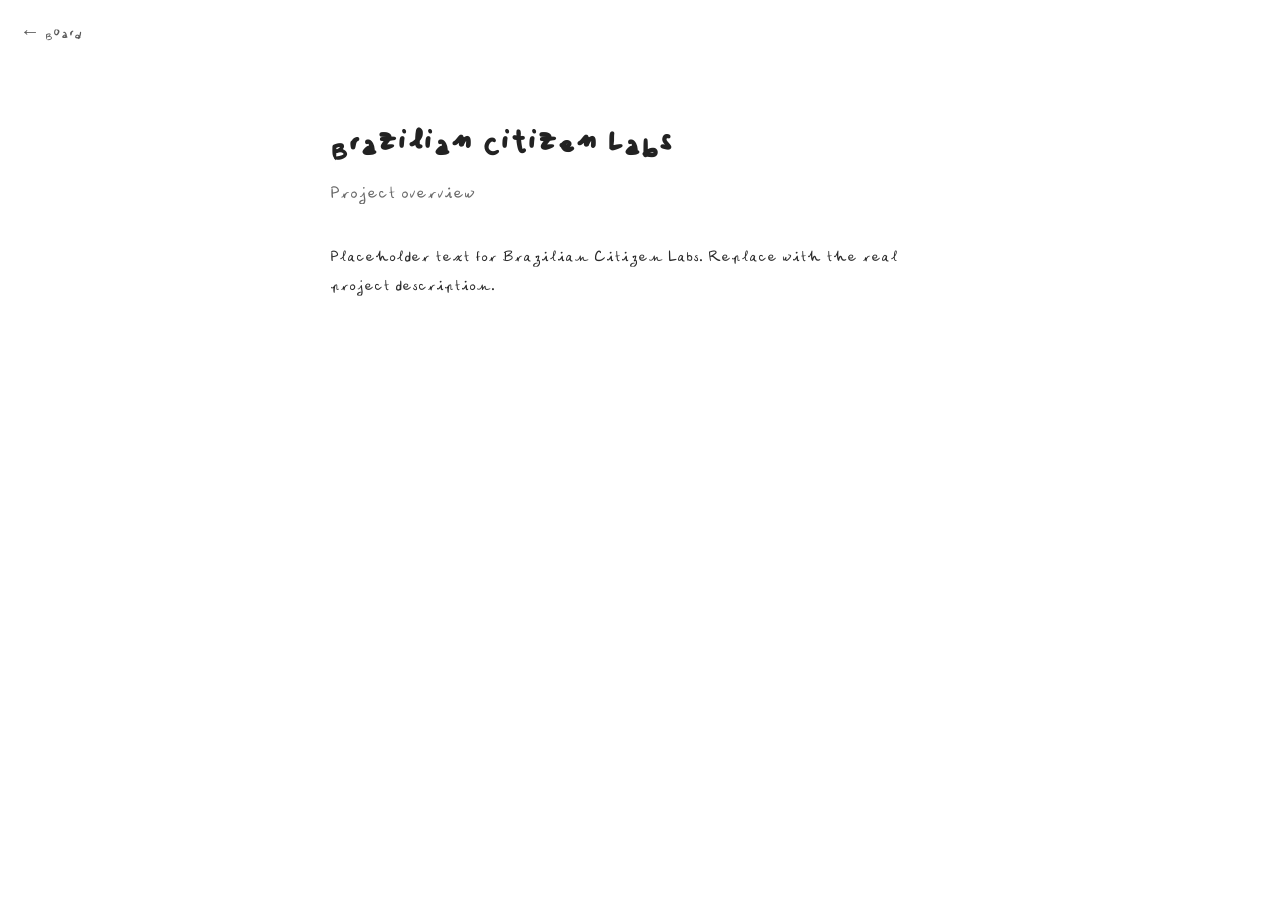
==== brazilian-citizen-labs.html @ e5b6a4fd "Add files via upload" ====
<!DOCTYPE html>
<html lang="en">
<head>
<meta charset="UTF-8">
<meta name="viewport" content="width=device-width, initial-scale=1.0">
<title>Brazilian Citizen Labs</title>
<link rel="stylesheet" href="style.css">
<style>
  body { --notebook-bg: url('images/notebook-spiral-right.png'); }
</style>
</head>
<body>
  <a class="back-link" href="../index.html">&larr; Board</a>
  <div class="page">
    <h1 class="project-title">Brazilian Citizen Labs</h1>
    <p class="project-subtitle">Project overview</p>
    <div class="project-body">
      <p>Placeholder text for Brazilian Citizen Labs. Replace with the real project description.</p>
    </div>
    <div class="project-links">
      <!-- <a href="#">Further reading link</a> -->
    </div>
  </div>
</body>
</html>
---- style.css ----
@font-face {
  font-family: 'BoldMoldHandwriting';
  src: url('../fonts/BoldMoldHandwriting-Regular.ttf') format('truetype');
  font-weight: normal;
  font-style: normal;
}
@font-face {
  font-family: 'Handwriting2';
  src: url('../fonts/Handwriting2-Regular.ttf') format('truetype');
  font-weight: normal;
  font-style: normal;
}

html, body {
  margin: 0;
  padding: 0;
  min-height: 100%;
}

body {
  background-image: var(--notebook-bg, url('images/notebook-spiral-right.png'));
  background-size: cover;
  background-position: center;
  background-repeat: no-repeat;
  background-attachment: fixed;
  font-family: 'Handwriting2', sans-serif;
  color: #2a2a2a;
}

.page {
  max-width: 700px;
  margin: 0 auto;
  padding: 90px 40px 60px;
  min-height: 100vh;
  box-sizing: border-box;
}

.back-link {
  position: fixed;
  top: 20px;
  left: 20px;
  font-family: 'BoldMoldHandwriting', sans-serif;
  font-size: 20px;
  color: rgba(34, 34, 34, 0.75);
  text-decoration: none;
  z-index: 10;
}
.back-link:hover { text-decoration: underline; }

.project-title {
  font-family: 'BoldMoldHandwriting', sans-serif;
  font-size: 44px;
  margin-bottom: 8px;
  color: #222;
}

.project-subtitle {
  font-size: 20px;
  opacity: 0.7;
  margin-bottom: 40px;
}

.project-body {
  font-size: 18px;
  line-height: 1.6;
}

.project-links {
  margin-top: 40px;
  display: flex;
  flex-direction: column;
  gap: 10px;
}
.project-links a {
  color: #2a2a2a;
  font-size: 17px;
}
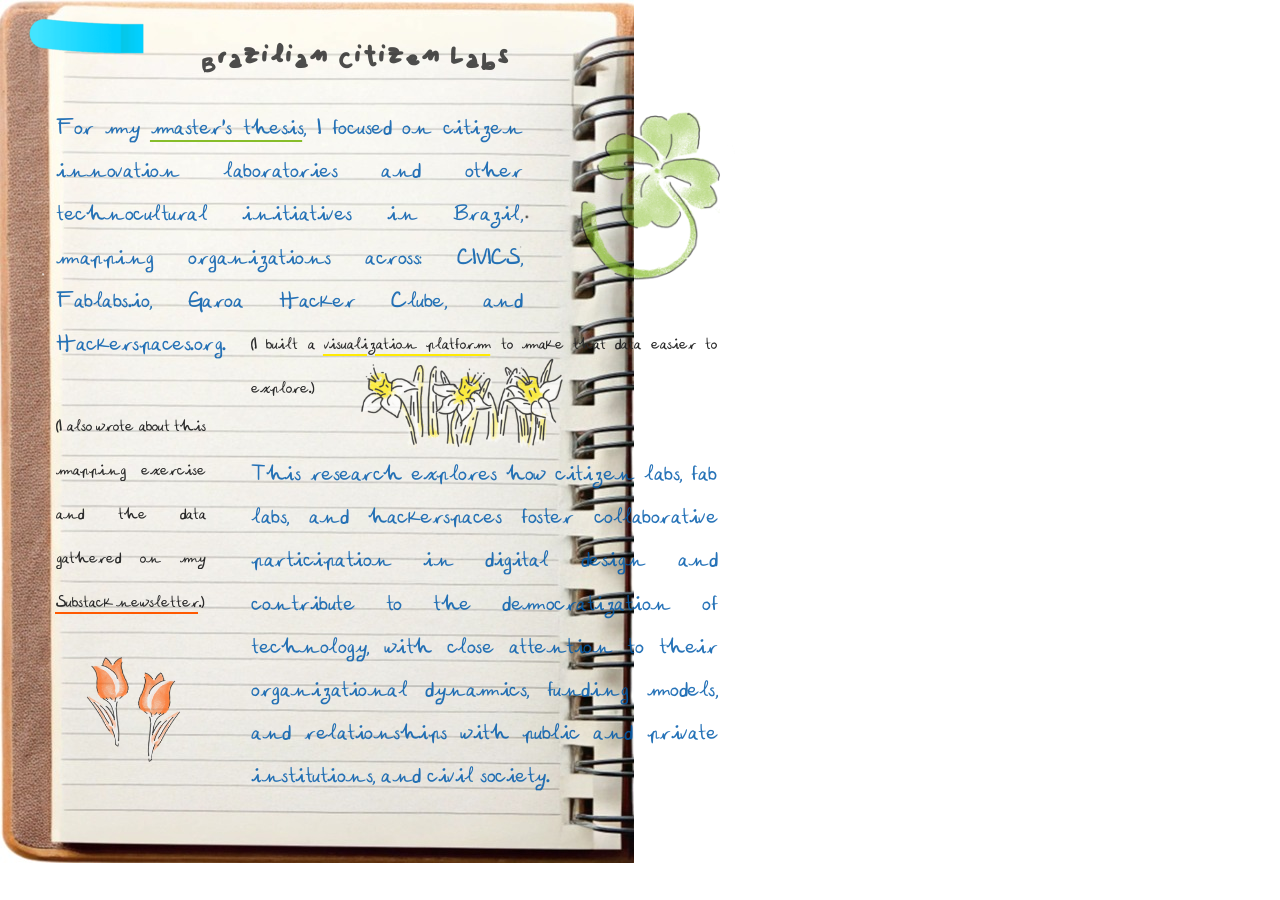
==== commit f0385c08: "Add files via upload" ====
--- a/brazilian-citizen-labs.html
+++ b/brazilian-citizen-labs.html
@@ -1,25 +1,219 @@
 <!DOCTYPE html>
 <html lang="en">
 <head>
-<meta charset="UTF-8">
-<meta name="viewport" content="width=device-width, initial-scale=1.0">
-<title>Brazilian Citizen Labs</title>
-<link rel="stylesheet" href="style.css">
-<style>
-  body { --notebook-bg: url('images/notebook-spiral-right.png'); }
-</style>
+  <meta charset="UTF-8">
+  <meta name="viewport" content="width=device-width, initial-scale=1.0">
+  <title>Brazilian Citizen Labs</title>
+  <link rel="stylesheet" href="style.css">
+  <style>
+    .page {
+      position: relative;
+      min-height: 850px;
+    }
+    .back-flag {
+      height: 139.48px; /* was 22vw, converted to px on 634 design width */
+      overflow: hidden;
+    }
+    .back-flag img {
+      width: 100%; /* was 100vw */
+      height: auto;
+    }
+    .back-flag a {
+      position: absolute;
+      left: 29.48px;   /* was 4.65vw */
+      top: 18.73px;    /* was 2.954vw */
+      width: 113.99px; /* was 17.98vw */
+      height: 34.51px; /* was 5.444vw */
+    }
+    #titleEl {
+      position: absolute;
+      left: 200px;
+      top: 34.5px;
+      width: 365.765625px;
+      font-size: 40px;
+      margin: 0;
+      opacity: 0.8;
+    }
+    #bubble1 {
+      position: absolute;
+      left: 55px;
+      top: 108px;
+      width: 466px;
+      text-align: justify;
+      font-size: 27px;
+      letter-spacing: -2.5px;
+      color: rgba(0, 91, 172, 0.85);
+    }
+    #bubble2 {
+      position: absolute;
+      left: 250px;
+      top: 454px;
+      width: 466px;
+      text-align: justify;
+      font-size: 27px;
+      letter-spacing: -2.5px;
+      word-spacing: 2px;
+      color: rgba(0, 91, 172, 0.85);
+    }
+    #bubble3 {
+      position: absolute;
+      left: 55px;
+      top: 406px;
+      width: 150px;
+      text-align: justify;
+      font-size: 20px;
+      letter-spacing: -2px;
+      line-height: 2.2;
+    }
+    #bubble4 {
+      position: absolute;
+      left: 250px;
+      top: 324px;
+      width: 466px;
+      text-align: justify;
+      font-size: 20px;
+      word-spacing: 2px;
+      letter-spacing: -2px;
+      line-height: 2.2;
+    }
+    .link-button {
+      position: absolute;
+      display: block;
+      cursor: pointer;
+      overflow: hidden;
+    }
+    .link-button img {
+      position: absolute;
+      display: block;
+      max-width: none;
+    }
+
+#linkSubstack {
+  left: 67px;
+  top: 647px;
+  width: 132px;
+  height: 118px;
+  overflow: hidden;
+}
+#linkSubstack img {
+  position: absolute;
+  max-width: none;
+  width: 1355px;
+  height: auto;
+  left: -330px;
+  top: -480px;
+  opacity: 75%;
+}
+
+#linkThesis {
+  left: 518px;
+  top: 110px;
+  width: 220px;
+  height: 171px;
+}
+#linkThesis img {
+  width: 1157px;
+  height: auto;
+  left: -757px;
+  top: -151px;
+  opacity: 75%;
+}
+
+#linkPlatform {
+  position: absolute;
+  left: 40px;
+  top: 200px;
+  width: 524px;
+  height: 254px;
+  overflow: hidden;
+  pointer-events: none;
+}
+#linkPlatform img {
+  position: absolute;
+  display: block;
+  max-width: none;
+  width: 873px;
+  height: auto;
+  left: -122px;
+  top: -123px;
+  opacity: 75%;
+}
+#linkPlatform .platform-hit {
+  position: absolute;
+  display: block;
+  cursor: pointer;
+  pointer-events: auto;
+  left: 320.4px;
+  top: 157.6px;
+  width: 202.4px;
+  height: 92.6px;
+}
+
+    .hl-thesis {
+      text-decoration: underline;
+      text-decoration-color: rgb(135, 189, 42);
+      text-decoration-thickness: 2px;
+      text-underline-offset: 3px;
+    }
+    .hl-substack {
+      text-decoration: underline;
+      text-decoration-color: rgb(255, 89, 0);
+      text-decoration-thickness: 2px;
+      text-underline-offset: 3px;
+    }
+    .hl-platform {
+      text-decoration: underline;
+      text-decoration-color: rgb(255, 234, 4);
+      text-decoration-thickness: 2px;
+      text-underline-offset: 3px;
+    }
+  </style>
 </head>
 <body>
-  <a class="back-link" href="../index.html">&larr; Board</a>
-  <div class="page">
-    <h1 class="project-title">Brazilian Citizen Labs</h1>
-    <p class="project-subtitle">Project overview</p>
-    <div class="project-body">
-      <p>Placeholder text for Brazilian Citizen Labs. Replace with the real project description.</p>
+
+  <div class="canvas" id="canvasRoot" data-width="634" data-height="863" data-fit="width">
+    <div class="back-flag">
+      <img src="../images/flag-brazilian-citizen-labs.png" alt="">
+      <a href="../index.html#quad2" aria-label="Back to board"></a>
     </div>
-    <div class="project-links">
-      <!-- <a href="#">Further reading link</a> -->
+    <div class="page" id="pageContainer">
+      <h1 class="project-title" id="titleEl">Brazilian Citizen Labs</h1>
+      <div class="project-body" id="projectBody">
+        <div class="body-bubble" id="bubble1">For my <span class="hl-thesis">master's thesis</span>, I focused on citizen innovation laboratories and other technocultural initiatives in Brazil, mapping organizations across: CIVICS, Fablabs.io, Garoa Hacker Clube, and Hackerspaces.org.</div>
+        <div class="body-bubble" id="bubble2">This research explores how citizen labs, fab labs, and hackerspaces foster collaborative participation in digital design and contribute to the democratization of technology, with close attention to their organizational dynamics, funding models, and relationships with public and private institutions, and civil society.</div>
+        <div class="body-bubble" id="bubble3">(I also wrote about this mapping exercise and the data gathered on my <span class="hl-substack">Substack newsletter</span>.)</div>
+        <div class="body-bubble" id="bubble4">(I built a <span class="hl-platform">visualization platform</span> to make that data easier to explore.)</div>
+      </div>
+      <a class="link-button" id="linkSubstack" href="https://tinahmb.substack.com/p/citizen-technology-innovation-laboratories?r=5b3vel" target="_blank" rel="noopener noreferrer" aria-label="Read on Substack">
+        <img src="../images/page1-sub-logo.PNG" alt="Substack article">
+      </a>
+      <a class="link-button" id="linkThesis" href="https://drive.google.com/file/u/0/d/1XaMD08p6vzy4FUFhi-qIKKLY2gouoTua/view?pli=1" target="_blank" rel="noopener noreferrer" aria-label="Read full thesis">
+        <img src="../images/page1-document1.PNG" alt="Full thesis document">
+      </a>
+      <div id="linkPlatform">
+        <img src="../images/page1-platform.PNG" alt="">
+        <a class="platform-hit" href="https://v203034.github.io/brazilian-labs/index.html" target="_blank" rel="noopener noreferrer" aria-label="Open visualization platform"></a>
+      </div>
+      <div class="project-links">
+      </div>
     </div>
   </div>
+
+  <script>
+    const spiralLeftPages = [
+      'livro-povos-originarios.html',
+      'book-participation.html',
+      'electoral-observation-project.html',
+      'myooz-inc.html'
+    ];
+    const currentPage = window.location.pathname.split('/').pop();
+    const canvasEl = document.getElementById('canvasRoot');
+    if (spiralLeftPages.includes(currentPage)) {
+      canvasEl.classList.add('spiral-left');
+    } else {
+      canvasEl.classList.add('spiral-right');
+    }
+  </script>
+  <script src="../js/canvas-scale.js"></script>
 </body>
 </html>
--- a/style.css
+++ b/style.css
@@ -1,9 +1,13 @@
+/* ==========================================================================
+   FONT DEFINITIONS
+   ========================================================================== */
 @font-face {
   font-family: 'BoldMoldHandwriting';
   src: url('../fonts/BoldMoldHandwriting-Regular.ttf') format('truetype');
   font-weight: normal;
   font-style: normal;
 }
+
 @font-face {
   font-family: 'Handwriting2';
   src: url('../fonts/Handwriting2-Regular.ttf') format('truetype');
@@ -11,44 +15,74 @@
   font-style: normal;
 }
 
+@font-face {
+  font-family: 'Handwriting2Extra';
+  src: url('../fonts/Handwriting2_extra-Regular.ttf') format('truetype');
+  font-weight: normal;
+  font-style: normal;
+  font-display: swap;
+}
+
+/* ==========================================================================
+   GLOBAL RESET
+   ========================================================================== */
 html, body {
   margin: 0;
   padding: 0;
-  min-height: 100%;
+  width: 100%;
 }
 
 body {
-  background-image: var(--notebook-bg, url('images/notebook-spiral-right.png'));
-  background-size: cover;
-  background-position: center;
-  background-repeat: no-repeat;
-  background-attachment: fixed;
-  font-family: 'Handwriting2', sans-serif;
+  font-family: 'Handwriting2', 'Handwriting2Extra', cursive, sans-serif;
   color: #2a2a2a;
 }
 
+a {
+  -webkit-tap-highlight-color: transparent;
+  outline: none;
+}
+
+/* ==========================================================================
+   FIXED DESIGN CANVAS
+   --------------------------------------------------------------------------
+   Replaces the old vw-based min-height math on html/body and the vw-based
+   .back-flag sizing. .canvas is a literal fixed-pixel box (634x863, matching
+   the original 100vw * 863/634 ratio) that js/canvas-scale.js scales as a
+   whole to fit the viewport width. Everything inside (.page, .back-flag,
+   and each page's own per-page <style> block) keeps working in px exactly
+   as before, because it's all relative to this now-fixed-size box.
+   The notebook spiral background (previously on body) now lives here,
+   since body no longer represents the visual page.
+   ========================================================================== */
+.canvas {
+  position: relative;
+  width: 634px;
+  height: 863px;
+  background-size: 100% auto;
+  background-position: top center;
+  background-repeat: no-repeat;
+}
+
+.canvas, .canvas.spiral-right {
+  background-image: url('../images/notebook-spiral-right.png');
+}
+
+.canvas.spiral-left {
+  background-image: url('../images/notebook-spiral-left.png');
+}
+
+/* ==========================================================================
+   PAGE LAYOUT & TYPOGRAPHY  (unchanged from original)
+   ========================================================================== */
 .page {
   max-width: 700px;
   margin: 0 auto;
   padding: 90px 40px 60px;
-  min-height: 100vh;
   box-sizing: border-box;
 }
 
-.back-link {
-  position: fixed;
-  top: 20px;
-  left: 20px;
-  font-family: 'BoldMoldHandwriting', sans-serif;
-  font-size: 20px;
-  color: rgba(34, 34, 34, 0.75);
-  text-decoration: none;
-  z-index: 10;
-}
-.back-link:hover { text-decoration: underline; }
-
 .project-title {
-  font-family: 'BoldMoldHandwriting', sans-serif;
+  font-family: 'BoldMoldHandwriting', cursive, sans-serif;
   font-size: 44px;
   margin-bottom: 8px;
   color: #222;
@@ -60,9 +94,19 @@
   margin-bottom: 40px;
 }
 
-.project-body {
+.project-body,
+.body-bubble {
+  font-family: 'Handwriting2', 'Handwriting2Extra', cursive, sans-serif;
   font-size: 18px;
   line-height: 1.6;
+}
+
+.body-bubble {
+  margin: 0 0 24px 0;
+}
+
+.body-bubble:last-child {
+  margin-bottom: 0;
 }
 
 .project-links {
@@ -71,7 +115,40 @@
   flex-direction: column;
   gap: 10px;
 }
+
 .project-links a {
   color: #2a2a2a;
   font-size: 17px;
 }
+
+/* ==========================================================================
+   BACK FLAG OVERLAY
+   --------------------------------------------------------------------------
+   width/height now 100% of .canvas instead of 100vw / vw-math, since
+   .canvas itself is the fixed-size box. Each page's own <style> block still
+   sets .back-flag's *height* differently (22vw vs 42vw originally) - see
+   per-page notes, now converted to a fixed px equivalent.
+   ========================================================================== */
+.back-flag {
+  position: absolute;
+  top: 0;
+  left: 0;
+  width: 100%;
+  pointer-events: none;
+  z-index: 10;
+}
+
+.back-flag img {
+  position: absolute;
+  inset: 0;
+  width: 100%;
+  height: 100%;
+  display: block;
+}
+
+.back-flag a {
+  position: absolute;
+  display: block;
+  pointer-events: auto;
+  cursor: pointer;
+}
